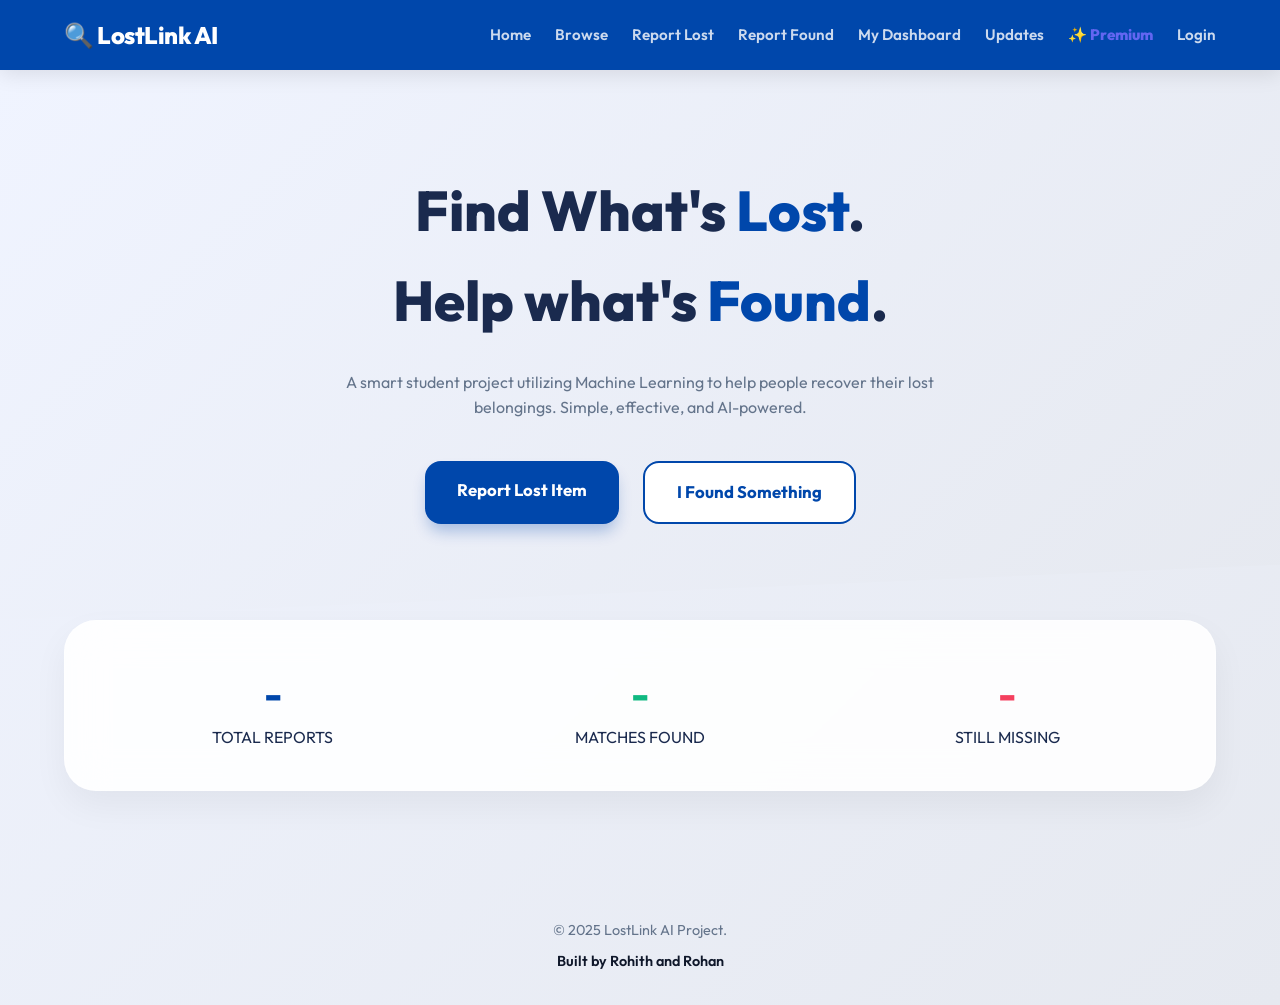
==== frontend/index.html @ c0e0957b "Major Architecture & UI Revamp: FastAPI, Docker, Hybrid AI Matching, and Premium Glassmorphism UI" ====
<!DOCTYPE html>
<html lang="en">

<head>
  <meta charset="UTF-8">
  <meta name="viewport" content="width=device-width, initial-scale=1.0">
  <title>LostLink AI | Project Home</title>
  <link rel="preconnect" href="https://fonts.googleapis.com">
  <link rel="preconnect" href="https://fonts.gstatic.com" crossorigin>
  <link href="https://fonts.googleapis.com/css2?family=Outfit:wght@300;400;600;700;800&display=swap" rel="stylesheet">
  <link rel="stylesheet" href="css/global.css">
  <style>
    .hero {
      padding: 6rem 5%;
      text-align: center;
      background: linear-gradient(135deg, #f0f4ff 0%, #e6e9f0 100%);
      clip-path: polygon(0 0, 100% 0, 100% 90%, 0 100%);
    }

    .hero h1 {
      font-size: 3.5rem;
      font-weight: 800;
      margin-bottom: 1.5rem;
    }

    .hero span {
      color: var(--primary);
    }

    .hero p {
      max-width: 600px;
      margin: 0 auto 2.5rem;
      color: var(--slate);
    }

    .btn-group {
      display: flex;
      justify-content: center;
      gap: 1.5rem;
    }

    .stats-section {
      padding: 4rem 5%;
      margin-top: -4rem;
    }

    .stats-grid {
      display: grid;
      grid-template-columns: repeat(auto-fit, minmax(200px, 1fr));
      gap: 2rem;
      background: var(--glass);
      backdrop-filter: blur(20px);
      padding: 2.5rem;
      border-radius: 32px;
      box-shadow: 0 15px 35px rgba(0, 0, 0, 0.05);
      border: 1px solid rgba(255, 255, 255, 0.4);
    }

    .stat-item {
      text-align: center;
    }

    .stat-item h2 {
      font-size: 2.5rem;
      color: var(--primary);
    }
  </style>
</head>

<body>

  <header>
    <div class="logo">🔍 LostLink AI</div>
    <nav id="navbar">
      <a href="index.html">Home</a>
      <a href="browser.html">Browse</a>
      <a href="report_lost.html">Report Lost</a>
      <a href="report_found.html">Report Found</a>
      <a href="dashboard.html">My Dashboard</a>
      <a href="whats_new.html">Updates</a>
      <a href="premium.html" style="color: #6366f1; font-weight: 800;">✨ Premium</a>
    </nav>
  </header>

  <main>
    <section class="hero">
      <h1>Find What's <span>Lost</span>.<br>Help what's <span>Found</span>.</h1>
      <p>A smart student project utilizing Machine Learning to help people recover their lost belongings. Simple,
        effective, and AI-powered.</p>
      <div class="btn-group">
        <a href="report_lost.html" class="btn btn-primary">Report Lost Item</a>
        <a href="report_found.html" class="btn"
          style="background: white; border: 2px solid var(--primary); color: var(--primary);">I Found Something</a>
      </div>
    </section>

    <section class="stats-section">
      <div class="stats-grid">
        <div class="stat-item">
          <h2 id="totalCount">-</h2>
          <p>TOTAL REPORTS</p>
        </div>
        <div class="stat-item">
          <h2 id="foundCount" style="color: #10b981;">-</h2>
          <p>MATCHES FOUND</p>
        </div>
        <div class="stat-item">
          <h2 id="lostCount" style="color: #f43f5e;">-</h2>
          <p>STILL MISSING</p>
        </div>
      </div>
    </section>
  </main>

  <footer>
    <p>&copy; 2025 LostLink AI Project.</p>
    <p class="credits">Built by Rohith and Rohan</p>
  </footer>

  <script>
    const nav = document.getElementById("navbar");
    const token = localStorage.getItem("token");

    if (token) {
      // Logout setup
      const logoutLink = document.createElement("a");
      logoutLink.href = "#";
      logoutLink.textContent = "Logout";
      logoutLink.onclick = () => {
        localStorage.removeItem("token");
        window.location.reload();
      };
      nav.appendChild(logoutLink);

      // Admin check
      fetch("/api/admin/is_admin", {
        headers: { "Authorization": "Bearer " + token }
      }).then(r => r.json()).then(data => {
        if (data.is_admin) {
          const adminLink = document.createElement("a");
          adminLink.href = "admin.html";
          adminLink.style.color = "#fbbf24";
          adminLink.innerText = "🛠 Admin";
          nav.appendChild(adminLink);
        }
      });
    } else {
      const loginLink = document.createElement("a");
      loginLink.href = "login.html";
      loginLink.textContent = "Login";
      nav.appendChild(loginLink);
    }

    async function loadStats() {
      try {
        const res = await fetch("/api/stats");
        const data = await res.json();
        document.getElementById("totalCount").textContent = data.total_items;
        document.getElementById("foundCount").textContent = data.found_items;
        document.getElementById("lostCount").textContent = data.lost_items;
      } catch (e) { }
    }
    loadStats();
  </script>

</body>

</html>
---- frontend/css/global.css ----
/* global.css */
:root {
    --primary: #0047ab;
    --secondary: #00d2ff;
    --dark: #0f172a;
    --light: #f8fafc;
    --glass: rgba(255, 255, 255, 0.9);
    --text: #1a2a4e;
    --slate: #64748b;
    --success: #10b981;
    --danger: #f43f5e;
}

* {
    box-sizing: border-box;
    margin: 0;
    padding: 0;
    font-family: 'Outfit', sans-serif;
}

body {
    background-color: var(--light);
    background: linear-gradient(135deg, #f0f4ff 0%, #e6e9f0 100%);
    color: var(--text);
    line-height: 1.6;
    min-height: 100vh;
}

/* Navbar */
header {
    background-color: var(--primary);
    color: white;
    padding: 1rem 5%;
    display: flex;
    justify-content: space-between;
    align-items: center;
    position: sticky;
    top: 0;
    z-index: 1000;
    box-shadow: 0 4px 20px rgba(0,0,0,0.1);
}

.logo {
    font-size: 1.5rem;
    font-weight: 800;
    letter-spacing: -0.5px;
    display: flex;
    align-items: center;
    gap: 8px;
}

nav {
    display: flex;
    gap: 1.5rem;
    align-items: center;
}

nav a {
    color: rgba(255,255,255,0.8);
    text-decoration: none;
    font-weight: 600;
    font-size: 0.95rem;
    transition: all 0.3s ease;
}

nav a:hover {
    color: white;
    transform: translateY(-2px);
}

/* Common Footer */
footer {
    text-align: center;
    padding: 4rem 5% 2rem;
    color: var(--slate);
    font-size: 0.9rem;
}

.credits {
    color: var(--dark);
    font-weight: 600;
    margin-top: 0.5rem;
}

/* Common Utilities */
.btn {
    padding: 1rem 2rem;
    border-radius: 16px;
    font-weight: 700;
    text-decoration: none;
    transition: all 0.3s cubic-bezier(0.4, 0, 0.2, 1);
    font-size: 1.05rem;
    cursor: pointer;
    border: none;
    display: inline-block;
    text-align: center;
}

.btn-primary {
    background-color: var(--primary);
    color: white;
    box-shadow: 0 10px 15px -3px rgba(0, 71, 171, 0.3);
}

.btn-primary:hover {
    transform: translateY(-3px);
    box-shadow: 0 20px 25px -5px rgba(0, 71, 171, 0.4);
}

.message-box {
    text-align: center;
    padding: 1rem;
    border-radius: 12px;
    margin-top: 1.5rem;
    font-weight: 600;
    display: none;
}

.message-box.success {
    background: #dcfce7;
    color: #166534;
    display: block;
}

.message-box.error {
    background: #fee2e2;
    color: #991b1b;
    display: block;
}
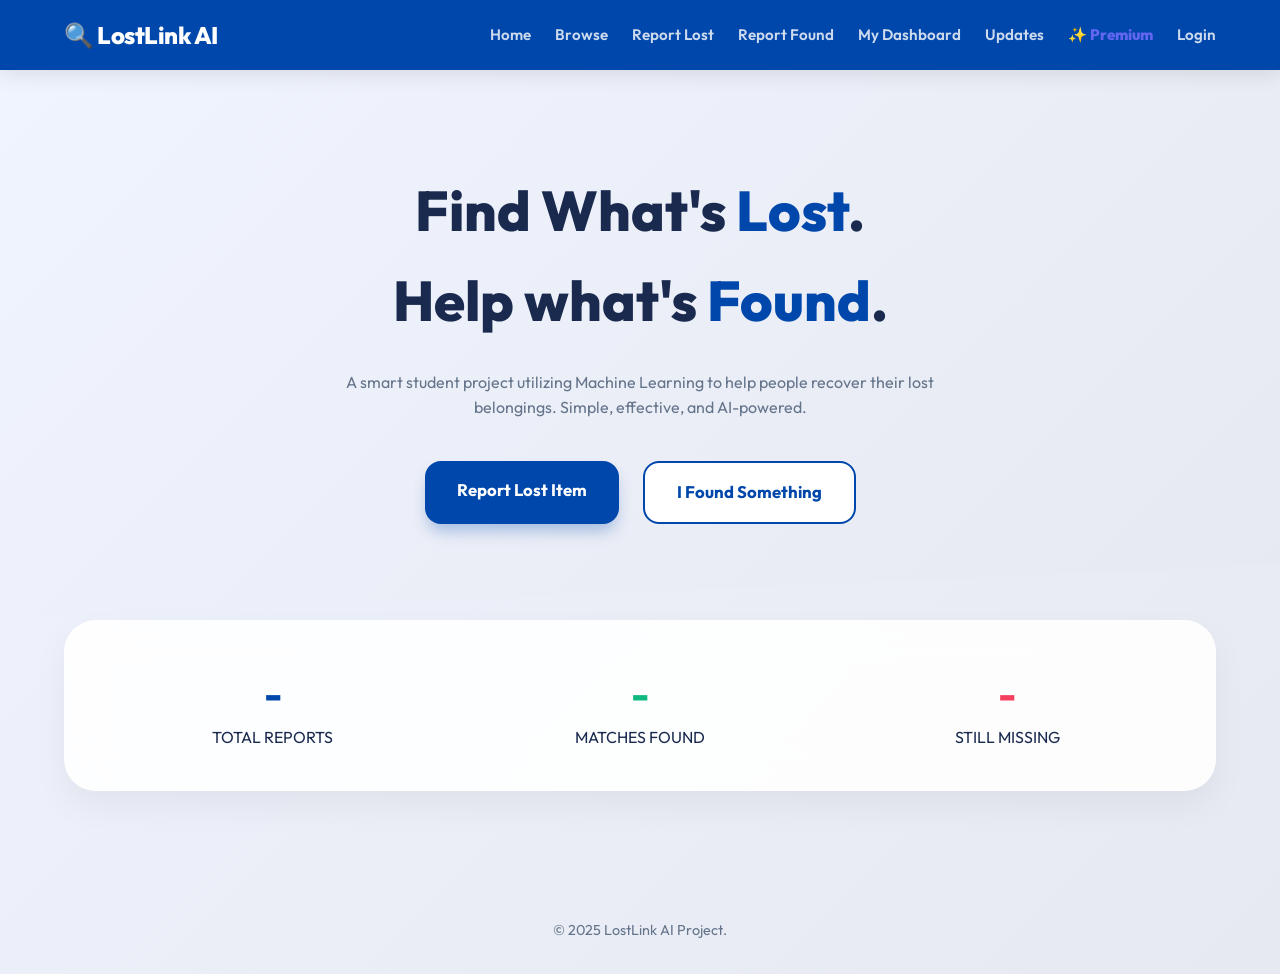
==== commit 795c7b70: "UI: Small copy update to login page" ====
--- a/frontend/index.html
+++ b/frontend/index.html
@@ -114,7 +114,7 @@
 
   <footer>
     <p>&copy; 2025 LostLink AI Project.</p>
-    <p class="credits">Built by Rohith and Rohan</p>
+
   </footer>
 
   <script>
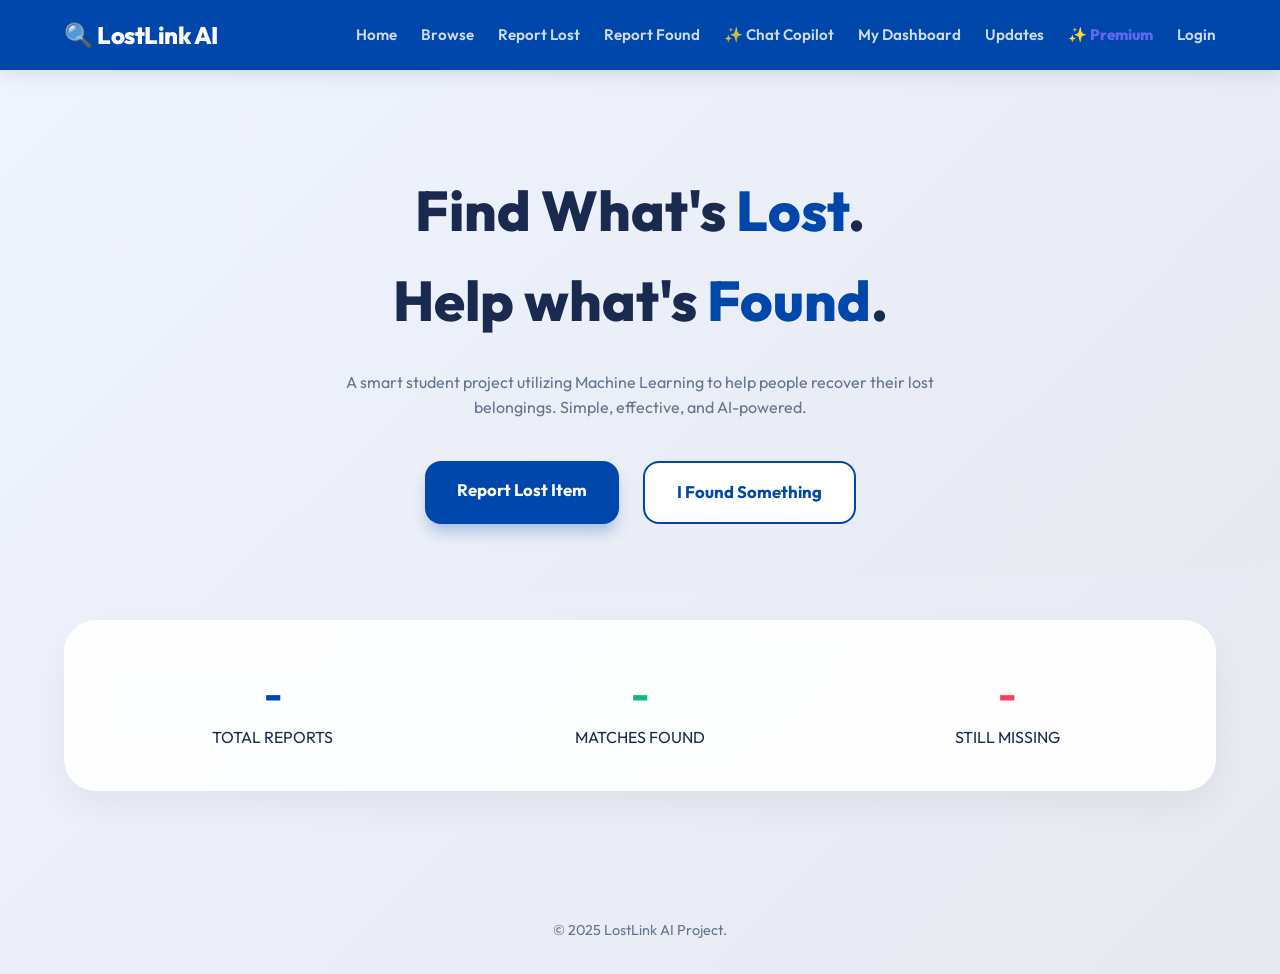
==== commit dcc56c0c: "final phase done" ====
--- a/frontend/index.html
+++ b/frontend/index.html
@@ -76,6 +76,7 @@
       <a href="browser.html">Browse</a>
       <a href="report_lost.html">Report Lost</a>
       <a href="report_found.html">Report Found</a>
+      <a href="chat.html">✨ Chat Copilot</a>
       <a href="dashboard.html">My Dashboard</a>
       <a href="whats_new.html">Updates</a>
       <a href="premium.html" style="color: #6366f1; font-weight: 800;">✨ Premium</a>
